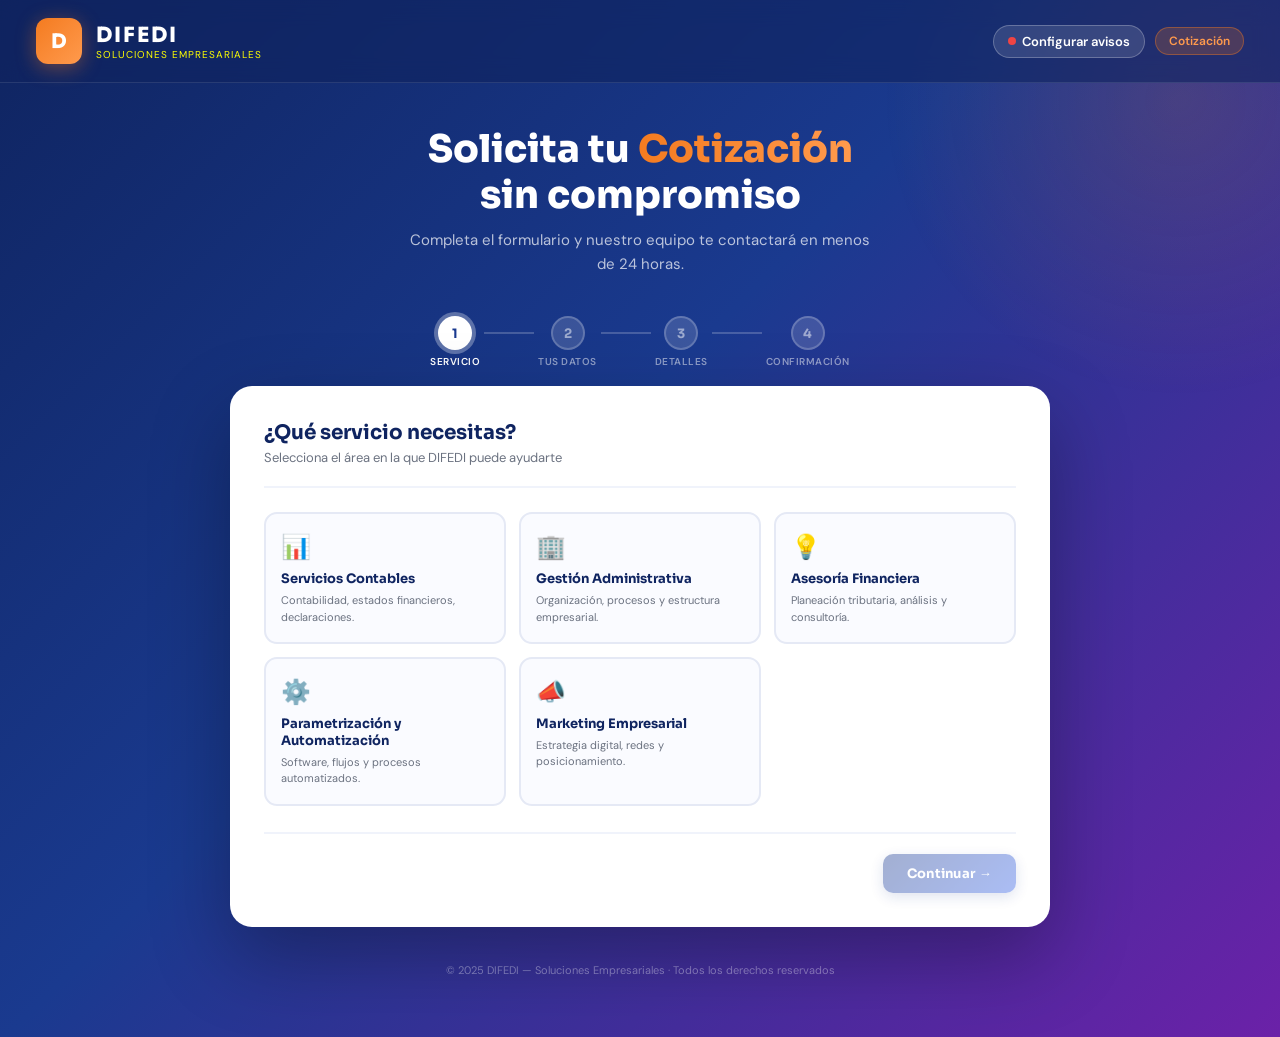
==== index.html @ 048da060 "Add files via upload" ====
<!DOCTYPE html>
<html lang="es">
<head>
<meta charset="UTF-8"/>
<meta name="viewport" content="width=device-width,initial-scale=1.0"/>
<title>DIFEDI – Formulario de Cotización</title>
<link href="https://fonts.googleapis.com/css2?family=Sora:wght@400;600;700;800&family=DM+Sans:wght@400;500;600&display=swap" rel="stylesheet"/>
<link rel="stylesheet" href="difedi_styles.css"/>
</head>
<body>

<!-- CONFIG MODAL -->
<div class="overlay" id="overlay">
  <div class="modal">
    <div class="mh">
      <div><div class="mt">⚙️ Configurar Notificaciones</div><div class="msub">Activa los avisos automáticos para DIFEDI</div></div>
      <button class="mcl" onclick="document.getElementById('overlay').classList.remove('show')">✕</button>
    </div>
    <div class="mb">
      <div class="ss-sec">
        <div class="ss-title">📱 WhatsApp → +57 305 750 9432 <span class="pill" id="wa-pill" style="background:#FEE2E2;color:#991B1B">Sin configurar</span></div>
        <div class="ss-steps">
          <div class="ss-step"><div class="sn">1</div><div class="st">Desde tu WhatsApp <strong>(+57 305 750 9432)</strong>, agrega <strong>+34 644 59 30 69</strong> como contacto y envíale: <br/><br/><strong style="background:#F0F3FB;padding:3px 8px;border-radius:5px;display:inline-block;margin-top:3px">I allow callmebot to send me messages</strong></div></div>
          <div class="ss-step"><div class="sn">2</div><div class="st">CallMeBot te responderá con tu <strong>API Key</strong> (número de 7 dígitos). Pégalo abajo.</div></div>
          <div class="ss-step"><div class="sn">3</div><div class="st">¡Listo! Recibirás un WhatsApp por cada cotización. Es <strong>100% gratis</strong>.</div></div>
        </div>
        <div class="ki">
          <input type="text" id="wa-key-input" placeholder="Pega aquí tu API Key de CallMeBot..."/>
          <button onclick="saveWaKey()">Guardar</button>
        </div>
        <div id="wa-saved-msg" style="display:none;margin-top:7px;font-size:12px;color:#166534;font-weight:600">✅ API Key guardada — recibirás WhatsApp por cada cotización</div>
      </div>
      <div style="border-top:2px solid #F0F3FB;padding-top:18px">
        <div class="ss-title">📧 Correo → difediemp@gmail.com <span class="pill ok">✓ Automático</span></div>
        <div class="ibox">El correo se abre automáticamente con todos los datos de la cotización al enviar. Sin configuración extra. ✅</div>
      </div>
    </div>
  </div>
</div>

<!-- HEADER -->
<div class="header">
  <div class="logo">
    <div class="logo-d">D</div>
    <div><div class="logo-name">DIFEDI</div><div class="logo-sub">Soluciones Empresariales</div></div>
  </div>
  <div class="header-right">
    <button class="cfg-btn" onclick="document.getElementById('overlay').classList.add('show')">
      <div class="dot" id="wa-dot"></div>
      <span id="cfg-label">Configurar avisos</span>
    </button>
    <div class="badge">Cotización</div>
  </div>
</div>

<!-- HERO -->
<div class="hero">
  <h1>Solicita tu <span>Cotización</span><br>sin compromiso</h1>
  <p>Completa el formulario y nuestro equipo te contactará en menos de 24 horas.</p>
</div>

<!-- STEPS -->
<div class="steps" id="steps-bar">
  <div class="sw"><div class="sc active" id="sc1">1</div><div class="sl active" id="sl1">Servicio</div></div>
  <div class="line" id="l1"></div>
  <div class="sw"><div class="sc pend" id="sc2">2</div><div class="sl" id="sl2">Tus datos</div></div>
  <div class="line" id="l2"></div>
  <div class="sw"><div class="sc pend" id="sc3">3</div><div class="sl" id="sl3">Detalles</div></div>
  <div class="line" id="l3"></div>
  <div class="sw"><div class="sc pend" id="sc4">4</div><div class="sl" id="sl4">Confirmación</div></div>
</div>

<!-- CARD -->
<div class="card" style="max-width:820px;margin:0 auto 36px;padding:34px 34px">

<!-- STEP 1 -->
<div id="step1">
  <div class="card-title">¿Qué servicio necesitas?</div>
  <div class="card-sub">Selecciona el área en la que DIFEDI puede ayudarte</div>
  <div class="svc-grid" id="svc-grid">
    <div class="svc" data-c="blue" data-id="contable" onclick="selectSvc(this)">
      <span class="svc-ico">📊</span><div class="svc-name">Servicios Contables</div>
      <div class="svc-d">Contabilidad, estados financieros, declaraciones.</div><div class="chk">✓</div>
    </div>
    <div class="svc" data-c="orange" data-id="administrativa" onclick="selectSvc(this)">
      <span class="svc-ico">🏢</span><div class="svc-name">Gestión Administrativa</div>
      <div class="svc-d">Organización, procesos y estructura empresarial.</div><div class="chk">✓</div>
    </div>
    <div class="svc" data-c="purple" data-id="asesoria" onclick="selectSvc(this)">
      <span class="svc-ico">💡</span><div class="svc-name">Asesoría Financiera</div>
      <div class="svc-d">Planeación tributaria, análisis y consultoría.</div><div class="chk">✓</div>
    </div>
    <div class="svc" data-c="teal" data-id="parametrizacion" onclick="selectSvc(this)">
      <span class="svc-ico">⚙️</span><div class="svc-name">Parametrización y Automatización</div>
      <div class="svc-d">Software, flujos y procesos automatizados.</div><div class="chk">✓</div>
    </div>
    <div class="svc" data-c="rose" data-id="marketing" onclick="selectSvc(this)">
      <span class="svc-ico">📣</span><div class="svc-name">Marketing Empresarial</div>
      <div class="svc-d">Estrategia digital, redes y posicionamiento.</div><div class="chk">✓</div>
    </div>
  </div>
  <div class="br"><div></div><button class="btn bp" id="btn1" disabled onclick="goTo(2)">Continuar →</button></div>
</div>

<!-- STEP 2 -->
<div id="step2" class="hidden">
  <div class="card-title">Tus datos de contacto</div>
  <div class="card-sub">Información para enviarte la cotización personalizada</div>
  <div class="sbn" id="svc-banner2"></div>
  <div class="fg">
    <div><label class="flbl">Nombre completo <span class="req">*</span></label><input class="fi" id="f-nombre" placeholder="Tu nombre completo" oninput="checkStep2()"/></div>
    <div><label class="flbl">Empresa / Razón social</label><input class="fi" id="f-empresa" placeholder="Nombre de tu empresa"/></div>
    <div><label class="flbl">Cargo</label><input class="fi" id="f-cargo" placeholder="Ej: Gerente, Contador..."/></div>
    <div><label class="flbl">Ciudad</label><input class="fi" id="f-ciudad" placeholder="Ciudad donde opera"/></div>
    <div><label class="flbl">Correo electrónico <span class="req">*</span></label><input class="fi" id="f-email" type="email" placeholder="tucorreo@empresa.com" oninput="checkStep2()"/></div>
    <div><label class="flbl">Teléfono / WhatsApp <span class="req">*</span></label><input class="fi" id="f-tel" placeholder="+57 300 000 0000" oninput="checkStep2()"/></div>
  </div>
  <div class="br">
    <button class="btn bs" onclick="goTo(1)">← Volver</button>
    <button class="btn bp" id="btn2" disabled onclick="goTo(3)">Continuar →</button>
  </div>
</div>

<!-- STEP 3 (dynamic) -->
<div id="step3" class="hidden">
  <div class="card-title">Detalles del servicio</div>
  <div class="card-sub">Información para preparar una propuesta precisa</div>
  <div class="sbn" id="svc-banner3"></div>
  <div class="fg" id="detail-fields"></div>
  <div class="br">
    <button class="btn bs" onclick="goTo(2)">← Volver</button>
    <button class="btn bo" onclick="submitForm()">Enviar solicitud ✓</button>
  </div>
</div>

<!-- STEP 4 -->
<div id="step4" class="hidden">
  <div class="success">
    <div class="ok-ico">✅</div>
    <div class="ok-title">¡Solicitud enviada!</div>
    <div class="ok-sub">Un asesor de <strong>DIFEDI</strong> te contactará en menos de <strong>24 horas hábiles</strong>.</div>
    <div class="notif-row">
      <div class="nc send" id="notif-email"><span class="spin">⏳</span> Correo → difediemp@gmail.com</div>
      <div class="nc send" id="notif-wa"><span class="spin">⏳</span> WhatsApp</div>
    </div>
    <div id="summary-box" class="summary"></div>
    <div class="br" style="justify-content:center;border-top:none;padding-top:0">
      <button class="btn bs" onclick="resetForm()">Nueva solicitud</button>
    </div>
  </div>
</div>

</div><!-- /card -->

<div class="footer">© 2025 DIFEDI — Soluciones Empresariales · Todos los derechos reservados</div>

<script src="difedi_script.js"></script>
</body>
</html>
---- difedi_styles.css ----
*{box-sizing:border-box;margin:0;padding:0}
body{font-family:'DM Sans',sans-serif;min-height:100vh;background:linear-gradient(135deg,#0F2460 0%,#1A3A8F 45%,#6B21A8 100%);padding-bottom:40px}
body::before{content:'';position:fixed;top:-200px;right:-200px;width:600px;height:600px;background:radial-gradient(circle,rgba(244,123,32,.15) 0%,transparent 70%);pointer-events:none;z-index:0}

/* HEADER */
.header{display:flex;align-items:center;justify-content:space-between;padding:18px 36px;border-bottom:1px solid rgba(255,255,255,.1);background:rgba(15,36,96,.6);backdrop-filter:blur(12px);position:relative;z-index:10}
.logo{display:flex;align-items:center;gap:14px}
.logo-d{width:46px;height:46px;background:linear-gradient(135deg,#F47B20,#FF9A4D);border-radius:12px;display:flex;align-items:center;justify-content:center;font-family:'Sora',sans-serif;font-weight:800;font-size:20px;color:#fff;box-shadow:0 4px 20px rgba(244,123,32,.4)}
.logo-name{font-family:'Sora',sans-serif;font-size:21px;font-weight:800;color:#fff;letter-spacing:2px}
.logo-sub{font-size:10px;color:rgba(25555,255,.55);letter-spacing:1px;text-transform:uppercase}
.header-right{display:flex;align-items:center;gap:10px}
.cfg-btn{background:rgba(255,255,255,.12);border:1px solid rgba(255,255,255,.25);color:#fff;padding:7px 14px;border-radius:20px;font-size:13px;font-weight:600;cursor:pointer;display:flex;align-items:center;gap:6px;font-family:'DM Sans',sans-serif}
.cfg-btn:hover{background:rgba(255,255,255,.2)}
.dot{width:8px;height:8px;border-radius:50%;background:#EF4444}
.dot.on{background:#10B981}
.badge{background:rgba(244,123,32,.2);border:1px solid rgba(244,123,32,.4);color:#FF9A4D;font-size:12px;font-weight:600;padding:5px 13px;border-radius:20px}

/* HERO */
.hero{text-align:center;padding:44px 20px 22px;position:relative;z-index:5}
.hero h1{font-family:'Sora',sans-serif;font-size:clamp(22px,4vw,38px);font-weight:800;color:#fff;margin-bottom:10px;line-height:1.2}
.hero h1 span{background:linear-gradient(90deg,#F47B20,#FF9A4D);-webkit-background-clip:text;-webkit-text-fill-color:transparent}
.hero p{color:rgba(255,255,255,.7);font-size:15px;max-width:460px;margin:0 auto;line-height:1.6}

/* STEPS */
.steps{display:flex;align-items:center;justify-content:center;padding:18px 20px;position:relative;z-index:5}
.sw{display:flex;flex-direction:column;align-items:center}
.sc{width:34px;height:34px;border-radius:50%;display:flex;align-items:center;justify-content:center;font-family:'Sora',sans-serif;font-weight:700;font-size:13px;transition:.3s}
.sc.done{background:#F47B20;color:#fff;box-shadow:0 0 0 4px rgba(244,123,32,.3)}
.sc.active{background:#fff;color:#1A3A8F;box-shadow:0 0 0 4px rgba(255,255,255,.3)}
.sc.pend{background:rgba(255,255,255,.15);color:rgba(255,255,255,.5);border:2px solid rgba(255,255,255,.2)}
.sl{font-size:10px;font-weight:600;text-transform:uppercase;letter-spacing:.5px;margin-top:5px;color:rgba(255,255,255,.5)}
.sl.active{color:#fff}.sl.done{color:#FF9A4D}
.line{width:50px;height:2px;background:rgba(255,255,255,.2);margin:0 4px 18px;transition:.3s}
.line.done{background:#F47B20}

/* CARD */
.card{background:#fff;border-radius:22px;max-width:820px;margin:0 auto 36px;padding:34px;box-shadow:0 30px 80px rgba(0,0,0,.3);position:relative;z-index:5;animation:up .4s ease}
@keyframes up{from{opacity:0;transform:translateY(20px)}to{opacity:1;transform:translateY(0)}}
.card-title{font-family:'Sora',sans-serif;font-size:20px;font-weight:700;color:#0F2460;margin-bottom:4px}
.card-sub{color:#6B7280;font-size:13px;margin-bottom:24px;padding-bottom:20px;border-bottom:2px solid #F0F3FB}

/* SERVICE GRID */
.svc-grid{display:grid;grid-template-columns:repeat(auto-fill,minmax(210px,1fr));gap:13px;margin-bottom:26px}
.svc{border:2px solid #E5E9F5;border-radius:13px;padding:17px 15px;cursor:pointer;transition:.25s;position:relative;overflow:hidden;background:#FAFBFF}
.svc:before{content:'';position:absolute;top:0;left:0;right:0;height:4px;opacity:0;transition:.2s}
.svc:hover,.svc.sel{transform:translateY(-3px);box-shadow:0 8px 28px rgba(30,58,143,.15)}
.svc:hover:before,.svc.sel:before{opacity:1}
.svc[data-c=blue]:before{background:linear-gradient(90deg,#1A3A8F,#2E5CE6)}
.svc[data-c=orange]:before{background:linear-gradient(90deg,#F47B20,#FF9A4D)}
.svc[data-c=purple]:before{background:linear-gradient(90deg,#6B21A8,#9333EA)}
.svc[data-c=teal]:before{background:linear-gradient(90deg,#0F766E,#14B8A6)}
.svc[data-c=rose]:before{background:linear-gradient(90deg,#BE185D,#EC4899)}
.svc[data-c=blue].sel{background:linear-gradient(135deg,#EEF2FF,#E0E7FF);border-color:#2E5CE6}
.svc[data-c=orange].sel{background:linear-gradient(135deg,#FFF7ED,#FFEDD5);border-color:#F47B20}
.svc[data-c=purple].sel{background:linear-gradient(135deg,#FAF5FF,#F3E8FF);border-color:#9333EA}
.svc[data-c=teal].sel{background:linear-gradient(135deg,#F0FDFA,#CCFBF1);border-color:#14B8A6}
.svc[data-c=rose].sel{background:linear-gradient(135deg,#FFF1F2,#FFE4E6);border-color:#EC4899}
.svc-ico{font-size:24px;margin-bottom:9px;display:block}
.svc-name{font-family:'Sora',sans-serif;font-size:13px;font-weight:700;color:#0F2460;margin-bottom:4px;line-height:1.3}
.svc-d{font-size:11px;color:#6B7280;line-height:1.5}
.chk{position:absolute;top:11px;right:11px;width:20px;height:20px;border-radius:50%;display:flex;align-items:center;justify-content:center;font-size:10px;color:#fff;opacity:0;transition:.2s}
.svc.sel .chk{opacity:1}
.svc[data-c=blue].sel .chk{background:#2E5CE6}
.svc[data-c=orange].sel .chk{background:#F47B20}
.svc[data-c=purple].sel .chk{background:#9333EA}
.svc[data-c=teal].sel .chk{background:#14B8A6}
.svc[data-c=rose].sel .chk{background:#EC4899}

/* FORM */
.fg{display:grid;grid-template-columns:1fr 1fr;gap:15px}
@media(max-width:540px){.fg{grid-template-columns:1fr}}
.fg2{grid-column:span 2}
@media(max-width:540px){.fg2{grid-column:span 1}}
.flbl{font-size:12px;font-weight:600;color:#374151;display:block;margin-bottom:5px}
.req{color:#F47B20}
.fi,.fs,.fta{border:2px solid #E5E9F5;border-radius:9px;padding:10px 13px;font-size:13px;font-family:'DM Sans',sans-serif;color:#111827;background:#FAFBFF;transition:.2s;outline:none;width:100%}
.fi:focus,.fs:focus,.fta:focus{border-color:#2E5CE6;box-shadow:0 0 0 3px rgba(46,92,230,.12);background:#fff}
.fta{resize:vertical;min-height:78px}

/* RADIO */
.rgrp{display:flex;gap:9px;flex-wrap:wrap}
.ri{display:flex;align-items:center;gap:7px;padding:8px 13px;border:2px solid #E5E9F5;border-radius:9px;cursor:pointer;font-size:12px;font-weight:500;color:#374151;background:#FAFBFF;transition:.2s}
.ri:hover{border-color:#F47B20}.ri.sel{border-color:#F47B20;background:#FFF7ED;color:#C05B0C;font-weight:600}
.rd{width:14px;height:14px;border-radius:50%;border:2px solid #D1D5DB;position:relative;transition:.2s}
.ri.sel .rd{border-color:#F47B20}
.ri.sel .rd:after{content:'';position:absolute;top:50%;left:50%;transform:translate(-50%,-50%);width:6px;height:6px;border-radius:50%;background:#F47B20}

/* CHECKBOX */
.cbgrid{display:grid;grid-template-columns:repeat(auto-fill,minmax(185px,1fr));gap:8px}
.cbi{display:flex;align-items:flex-start;gap:8px;padding:9px 12px;border:2px solid #E5E9F5;border-radius:9px;cursor:pointer;background:#FAFBFF;transition:.2s}
.cbi:hover,.cbi.on{border-color:#2E5CE6;background:#EEF2FF}
.cbx{width:16px;height:16px;min-width:16px;border:2px solid #D1D5DB;border-radius:4px;display:flex;align-items:center;justify-content:center;font-size:10px;color:#fff;margin-top:1px;transition:.2s}
.cbi.on .cbx{background:#2E5CE6;border-color:#2E5CE6}
.cbt{font-size:12px;color:#374151;font-weight:500;line-height:1.4}

/* BANNER */
.sbn{display:flex;align-items:center;gap:10px;padding:11px 15px;border-radius:10px;margin-bottom:20px;font-size:13px;font-weight:600}
.sb-blue{background:#EEF2FF;color:#1A3A8F;border:2px solid #C7D2FE}
.sb-orange{background:#FFF7ED;color:#C05B0C;border:2px solid #FED7AA}
.sb-purple{background:#FAF5FF;color:#6B21A8;border:2px solid #E9D5FF}
.sb-teal{background:#F0FDFA;color:#0F766E;border:2px solid #99F6E4}
.sb-rose{background:#FFF1F2;color:#BE185D;border:2px solid #FECDD3}

/* BUTTONS */
.br{display:flex;justify-content:space-between;align-items:center;margin-top:26px;padding-top:20px;border-top:2px solid #F0F3FB}
.btn{padding:11px 24px;border-radius:10px;font-family:'Sora',sans-serif;font-weight:700;font-size:13px;cursor:pointer;border:none;display:flex;align-items:center;gap:6px;transition:.2s;letter-spacing:.3px}
.bp{background:linear-gradient(135deg,#1A3A8F,#2E5CE6);color:#fff;box-shadow:0 4px 14px rgba(30,58,143,.35)}
.bp:hover{transform:translateY(-2px);box-shadow:0 8px 22px rgba(30,58,143,.4)}
.bp:disabled{opacity:.4;cursor:not-allowed;transform:none}
.bs{background:#F0F3FB;color:#1A3A8F;font-weight:600}
.bs:hover{background:#E0E7FF}
.bo{background:linear-gradient(135deg,#F47B20,#FF9A4D);color:#fff;box-shadow:0 4px 14px rgba(244,123,32,.35)}
.bo:hover{transform:translateY(-2px);box-shadow:0 8px 22px rgba(244,123,32,.4)}

/* SUCCESS */
.success{text-align:center;padding:16px 0;animation:up .5s ease}
.ok-ico{width:74px;height:74px;border-radius:50%;background:linear-gradient(135deg,#1A3A8F,#6B21A8);display:flex;align-items:center;justify-content:center;font-size:32px;margin:0 auto 20px;box-shadow:0 10px 36px rgba(26,58,143,.3)}
.ok-title{font-family:'Sora',sans-serif;font-size:23px;font-weight:800;color:#0F2460;margin-bottom:7px}
.ok-sub{color:#6B7280;font-size:14px;margin-bottom:22px;line-height:1.6;max-width:360px;margin-left:auto;margin-right:auto}
.summary{background:linear-gradient(135deg,#F0F3FB,#EEF2FF);border:2px solid #E0E7FF;border-radius:13px;padding:20px;text-align:left;margin-bottom:18px}
.sr{display:flex;justify-content:space-between;padding:6px 0;border-bottom:1px solid #E0E7FF;font-size:13px}
.sr:last-child{border-bottom:none}
.sk{color:#6B7280;font-weight:500}.sv{color:#0F2460;font-weight:600;text-align:right;max-width:58%}
.tag{display:inline-block;padding:2px 8px;border-radius:20px;font-size:11px;font-weight:600;background:#EEF2FF;color:#2E5CE6;margin:1px}
.notif-row{display:flex;gap:10px;justify-content:center;margin-bottom:18px;flex-wrap:wrap}
.nc{display:flex;align-items:center;gap:6px;padding:8px 14px;border-radius:30px;font-size:13px;font-weight:600}
.nc.send{background:#FEF9C3;color:#854D0E;border:1px solid #FDE047}
.nc.ok{background:#DCFCE7;color:#166534;border:1px solid #86EFAC}
.nc.err{background:#FEE2E2;color:#991B1B;border:1px solid #FCA5A5}
@keyframes spin{to{transform:rotate(360deg)}}
.spin{display:inline-block;animation:spin .8s linear infinite}
.info-box{background:#FFF7ED;border:1px solid #FED7AA;border-radius:9px;padding:11px 14px;font-size:12px;color:#92400E;line-height:1.6;margin-bottom:16px;text-align:left}

/* MODAL */
.overlay{position:fixed;inset:0;background:rgba(0,0,0,.6);z-index:100;display:flex;align-items:center;justify-content:center;padding:16px;backdrop-filter:blur(4px);display:none}
.overlay.show{display:flex}
.modal{background:#fff;border-radius:20px;max-width:540px;width:100%;max-height:90vh;overflow-y:auto;box-shadow:0 40px 100px rgba(0,0,0,.4);animation:up .3s ease}
.mh{padding:22px 26px 0;display:flex;align-items:flex-start;justify-content:space-between}
.mt{font-family:'Sora',sans-serif;font-size:17px;font-weight:700;color:#0F2460}
.msub{color:#6B7280;font-size:12px;margin-top:3px}
.mcl{background:#F0F3FB;border:none;width:30px;height:30px;border-radius:50%;cursor:pointer;font-size:15px;color:#6B7280}
.mcl:hover{background:#E0E7FF;color:#1A3A8F}
.mb{padding:18px 26px 26px}
.ss-sec{margin-bottom:22px}
.ss-title{font-family:'Sora',sans-serif;font-size:13px;font-weight:700;color:#0F2460;margin-bottom:10px;display:flex;align-items:center;gap:7px}
.ss-steps{display:flex;flex-direction:column;gap:7px;margin-bottom:12px}
.ss-step{display:flex;gap:9px;align-items:flex-start;background:#F8FAFF;border:1px solid #E0E7FF;border-radius:9px;padding:10px 13px}
.sn{width:20px;height:20px;min-width:20px;border-radius:50%;background:#1A3A8F;color:#fff;font-size:10px;font-weight:700;display:flex;align-items:center;justify-content:center}
.st{font-size:12px;color:#374151;line-height:1.5}
.st strong{color:#0F2460}
.pill{display:inline-flex;align-items:center;gap:4px;font-size:10px;font-weight:600;padding:3px 9px;border-radius:20px;margin-left:6px}
.pill.ok{background:#DCFCE7;color:#166534}.pill.no{background:#FEE2E2;color:#991B1B}
.ki{display:flex;gap:7px;align-items:center}
.ki input{border:2px solid #E5E9F5;border-radius:9px;padding:9px 12px;font-size:13px;font-family:'DM Sans',sans-serif;color:#111827;background:#FAFBFF;flex:1;outline:none}
.ki input:focus{border-color:#2E5CE6}
.ki button{background:linear-gradient(135deg,#1A3A8F,#2E5CE6);color:#fff;border:none;padding:9px 16px;border-radius:9px;font-size:13px;font-weight:700;cursor:pointer;white-space:nowrap;font-family:'Sora',sans-serif}
.ibox{background:#FFF7ED;border:1px solid #FED7AA;border-radius:9px;padding:11px 13px;font-size:12px;color:#92400E;line-height:1.6;margin-top:9px}
.footer{text-align:center;color:rgba(255,255,255,.35);font-size:11px;padding:0 20px 20px;position:relative;z-index:5}
.hidden{display:none}
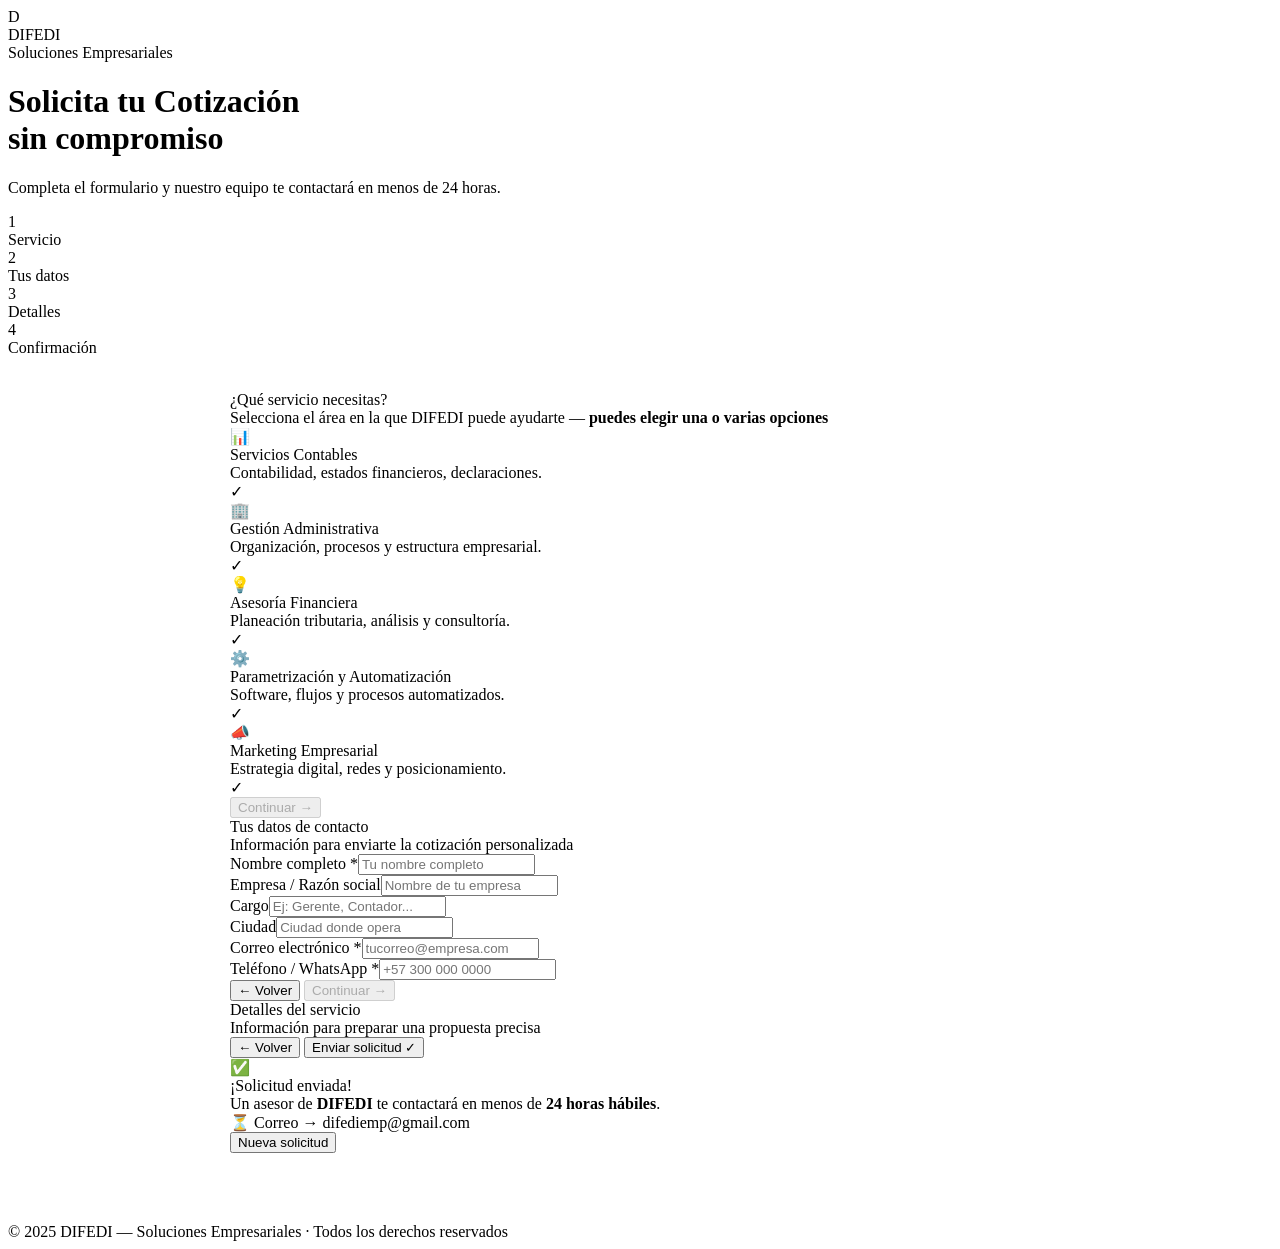
==== commit 60d91b55: "Se mejoro la interfas y el index" ====
--- a/index.html
+++ b/index.html
@@ -5,51 +5,16 @@
 <meta name="viewport" content="width=device-width,initial-scale=1.0"/>
 <title>DIFEDI – Formulario de Cotización</title>
 <link href="https://fonts.googleapis.com/css2?family=Sora:wght@400;600;700;800&family=DM+Sans:wght@400;500;600&display=swap" rel="stylesheet"/>
-<link rel="stylesheet" href="difedi_styles.css"/>
+<link rel="stylesheet" href="Style.css"/>
 </head>
 <body>
 
-<!-- CONFIG MODAL -->
-<div class="overlay" id="overlay">
-  <div class="modal">
-    <div class="mh">
-      <div><div class="mt">⚙️ Configurar Notificaciones</div><div class="msub">Activa los avisos automáticos para DIFEDI</div></div>
-      <button class="mcl" onclick="document.getElementById('overlay').classList.remove('show')">✕</button>
-    </div>
-    <div class="mb">
-      <div class="ss-sec">
-        <div class="ss-title">📱 WhatsApp → +57 305 750 9432 <span class="pill" id="wa-pill" style="background:#FEE2E2;color:#991B1B">Sin configurar</span></div>
-        <div class="ss-steps">
-          <div class="ss-step"><div class="sn">1</div><div class="st">Desde tu WhatsApp <strong>(+57 305 750 9432)</strong>, agrega <strong>+34 644 59 30 69</strong> como contacto y envíale: <br/><br/><strong style="background:#F0F3FB;padding:3px 8px;border-radius:5px;display:inline-block;margin-top:3px">I allow callmebot to send me messages</strong></div></div>
-          <div class="ss-step"><div class="sn">2</div><div class="st">CallMeBot te responderá con tu <strong>API Key</strong> (número de 7 dígitos). Pégalo abajo.</div></div>
-          <div class="ss-step"><div class="sn">3</div><div class="st">¡Listo! Recibirás un WhatsApp por cada cotización. Es <strong>100% gratis</strong>.</div></div>
-        </div>
-        <div class="ki">
-          <input type="text" id="wa-key-input" placeholder="Pega aquí tu API Key de CallMeBot..."/>
-          <button onclick="saveWaKey()">Guardar</button>
-        </div>
-        <div id="wa-saved-msg" style="display:none;margin-top:7px;font-size:12px;color:#166534;font-weight:600">✅ API Key guardada — recibirás WhatsApp por cada cotización</div>
-      </div>
-      <div style="border-top:2px solid #F0F3FB;padding-top:18px">
-        <div class="ss-title">📧 Correo → difediemp@gmail.com <span class="pill ok">✓ Automático</span></div>
-        <div class="ibox">El correo se abre automáticamente con todos los datos de la cotización al enviar. Sin configuración extra. ✅</div>
-      </div>
-    </div>
-  </div>
-</div>
 
 <!-- HEADER -->
 <div class="header">
   <div class="logo">
     <div class="logo-d">D</div>
     <div><div class="logo-name">DIFEDI</div><div class="logo-sub">Soluciones Empresariales</div></div>
-  </div>
-  <div class="header-right">
-    <button class="cfg-btn" onclick="document.getElementById('overlay').classList.add('show')">
-      <div class="dot" id="wa-dot"></div>
-      <span id="cfg-label">Configurar avisos</span>
-    </button>
-    <div class="badge">Cotización</div>
   </div>
 </div>
 
@@ -76,7 +41,7 @@
 <!-- STEP 1 -->
 <div id="step1">
   <div class="card-title">¿Qué servicio necesitas?</div>
-  <div class="card-sub">Selecciona el área en la que DIFEDI puede ayudarte</div>
+  <div class="card-sub">Selecciona el área en la que DIFEDI puede ayudarte — <strong>puedes elegir una o varias opciones</strong></div>
   <div class="svc-grid" id="svc-grid">
     <div class="svc" data-c="blue" data-id="contable" onclick="selectSvc(this)">
       <span class="svc-ico">📊</span><div class="svc-name">Servicios Contables</div>
@@ -141,7 +106,6 @@
     <div class="ok-sub">Un asesor de <strong>DIFEDI</strong> te contactará en menos de <strong>24 horas hábiles</strong>.</div>
     <div class="notif-row">
       <div class="nc send" id="notif-email"><span class="spin">⏳</span> Correo → difediemp@gmail.com</div>
-      <div class="nc send" id="notif-wa"><span class="spin">⏳</span> WhatsApp</div>
     </div>
     <div id="summary-box" class="summary"></div>
     <div class="br" style="justify-content:center;border-top:none;padding-top:0">
@@ -154,6 +118,6 @@
 
 <div class="footer">© 2025 DIFEDI — Soluciones Empresariales · Todos los derechos reservados</div>
 
-<script src="difedi_script.js"></script>
+<script src="Scrip.js"></script>
 </body>
 </html>
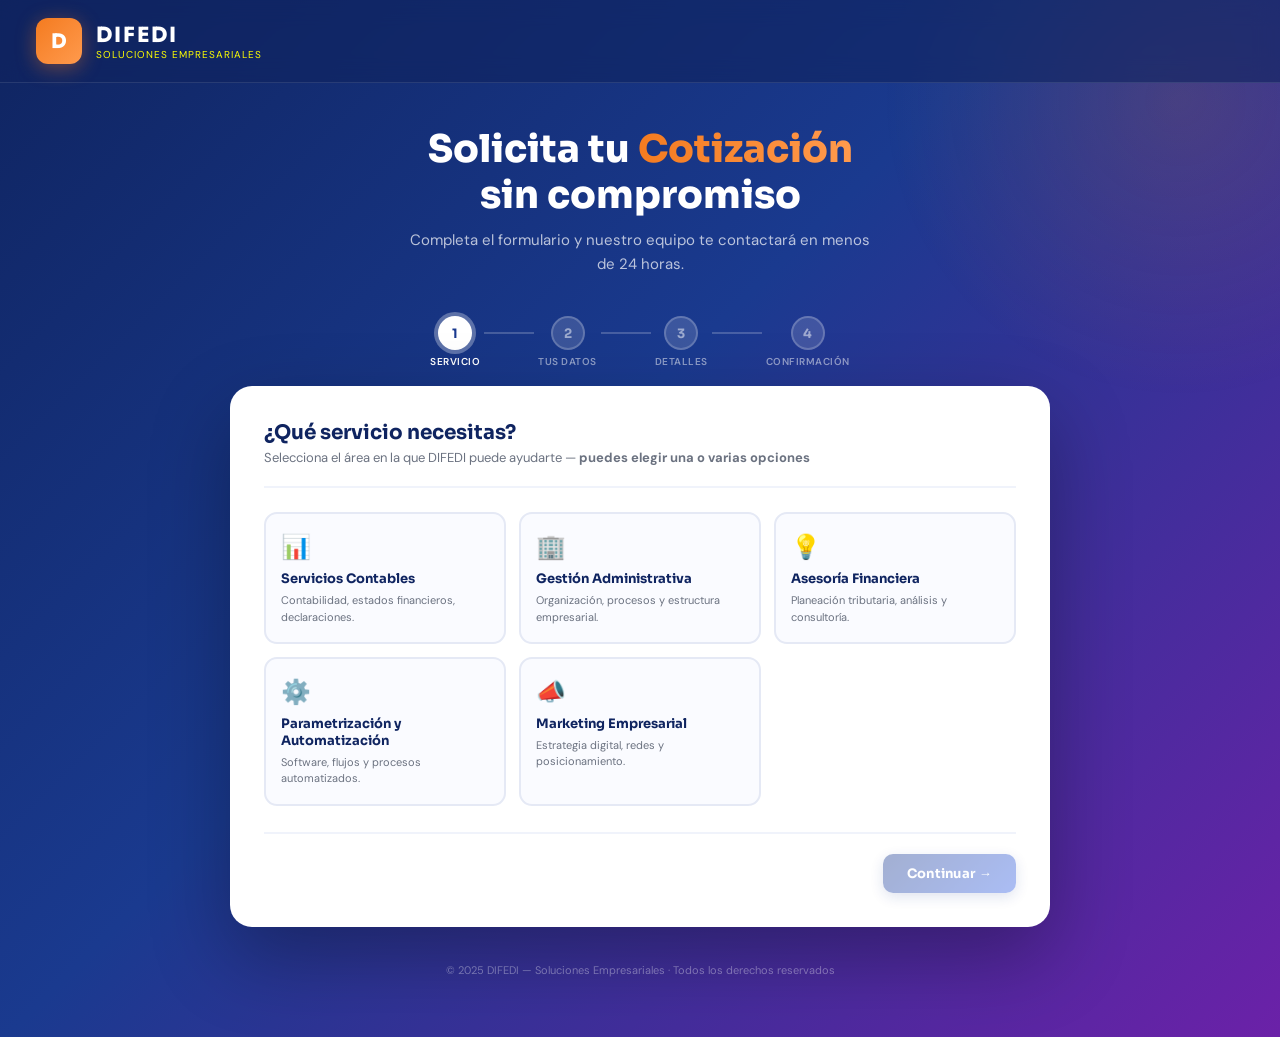
==== commit d0e48a54: "Replace Style.css with difedi_styles.css" ====
--- a/index.html
+++ b/index.html
@@ -5,7 +5,7 @@
 <meta name="viewport" content="width=device-width,initial-scale=1.0"/>
 <title>DIFEDI – Formulario de Cotización</title>
 <link href="https://fonts.googleapis.com/css2?family=Sora:wght@400;600;700;800&family=DM+Sans:wght@400;500;600&display=swap" rel="stylesheet"/>
-<link rel="stylesheet" href="Style.css"/>
+<link rel="stylesheet" href="difedi_styles.css"/>
 </head>
 <body>
 
--- a/difedi_styles.css
+++ b/difedi_styles.css
@@ -0,0 +1,159 @@
+*{box-sizing:border-box;margin:0;padding:0}
+body{font-family:'DM Sans',sans-serif;min-height:100vh;background:linear-gradient(135deg,#0F2460 0%,#1A3A8F 45%,#6B21A8 100%);padding-bottom:40px}
+body::before{content:'';position:fixed;top:-200px;right:-200px;width:600px;height:600px;background:radial-gradient(circle,rgba(244,123,32,.15) 0%,transparent 70%);pointer-events:none;z-index:0}
+
+/* HEADER */
+.header{display:flex;align-items:center;justify-content:space-between;padding:18px 36px;border-bottom:1px solid rgba(255,255,255,.1);background:rgba(15,36,96,.6);backdrop-filter:blur(12px);position:relative;z-index:10}
+.logo{display:flex;align-items:center;gap:14px}
+.logo-d{width:46px;height:46px;background:linear-gradient(135deg,#F47B20,#FF9A4D);border-radius:12px;display:flex;align-items:center;justify-content:center;font-family:'Sora',sans-serif;font-weight:800;font-size:20px;color:#fff;box-shadow:0 4px 20px rgba(244,123,32,.4)}
+.logo-name{font-family:'Sora',sans-serif;font-size:21px;font-weight:800;color:#fff;letter-spacing:2px}
+.logo-sub{font-size:10px;color:rgba(25555,255,.55);letter-spacing:1px;text-transform:uppercase}
+.header-right{display:flex;align-items:center;gap:10px}
+.cfg-btn{background:rgba(255,255,255,.12);border:1px solid rgba(255,255,255,.25);color:#fff;padding:7px 14px;border-radius:20px;font-size:13px;font-weight:600;cursor:pointer;display:flex;align-items:center;gap:6px;font-family:'DM Sans',sans-serif}
+.cfg-btn:hover{background:rgba(255,255,255,.2)}
+.dot{width:8px;height:8px;border-radius:50%;background:#EF4444}
+.dot.on{background:#10B981}
+.badge{background:rgba(244,123,32,.2);border:1px solid rgba(244,123,32,.4);color:#FF9A4D;font-size:12px;font-weight:600;padding:5px 13px;border-radius:20px}
+
+/* HERO */
+.hero{text-align:center;padding:44px 20px 22px;position:relative;z-index:5}
+.hero h1{font-family:'Sora',sans-serif;font-size:clamp(22px,4vw,38px);font-weight:800;color:#fff;margin-bottom:10px;line-height:1.2}
+.hero h1 span{background:linear-gradient(90deg,#F47B20,#FF9A4D);-webkit-background-clip:text;-webkit-text-fill-color:transparent}
+.hero p{color:rgba(255,255,255,.7);font-size:15px;max-width:460px;margin:0 auto;line-height:1.6}
+
+/* STEPS */
+.steps{display:flex;align-items:center;justify-content:center;padding:18px 20px;position:relative;z-index:5}
+.sw{display:flex;flex-direction:column;align-items:center}
+.sc{width:34px;height:34px;border-radius:50%;display:flex;align-items:center;justify-content:center;font-family:'Sora',sans-serif;font-weight:700;font-size:13px;transition:.3s}
+.sc.done{background:#F47B20;color:#fff;box-shadow:0 0 0 4px rgba(244,123,32,.3)}
+.sc.active{background:#fff;color:#1A3A8F;box-shadow:0 0 0 4px rgba(255,255,255,.3)}
+.sc.pend{background:rgba(255,255,255,.15);color:rgba(255,255,255,.5);border:2px solid rgba(255,255,255,.2)}
+.sl{font-size:10px;font-weight:600;text-transform:uppercase;letter-spacing:.5px;margin-top:5px;color:rgba(255,255,255,.5)}
+.sl.active{color:#fff}.sl.done{color:#FF9A4D}
+.line{width:50px;height:2px;background:rgba(255,255,255,.2);margin:0 4px 18px;transition:.3s}
+.line.done{background:#F47B20}
+
+/* CARD */
+.card{background:#fff;border-radius:22px;max-width:820px;margin:0 auto 36px;padding:34px;box-shadow:0 30px 80px rgba(0,0,0,.3);position:relative;z-index:5;animation:up .4s ease}
+@keyframes up{from{opacity:0;transform:translateY(20px)}to{opacity:1;transform:translateY(0)}}
+.card-title{font-family:'Sora',sans-serif;font-size:20px;font-weight:700;color:#0F2460;margin-bottom:4px}
+.card-sub{color:#6B7280;font-size:13px;margin-bottom:24px;padding-bottom:20px;border-bottom:2px solid #F0F3FB}
+
+/* SERVICE GRID */
+.svc-grid{display:grid;grid-template-columns:repeat(auto-fill,minmax(210px,1fr));gap:13px;margin-bottom:26px}
+.svc{border:2px solid #E5E9F5;border-radius:13px;padding:17px 15px;cursor:pointer;transition:.25s;position:relative;overflow:hidden;background:#FAFBFF}
+.svc:before{content:'';position:absolute;top:0;left:0;right:0;height:4px;opacity:0;transition:.2s}
+.svc:hover,.svc.sel{transform:translateY(-3px);box-shadow:0 8px 28px rgba(30,58,143,.15)}
+.svc:hover:before,.svc.sel:before{opacity:1}
+.svc[data-c=blue]:before{background:linear-gradient(90deg,#1A3A8F,#2E5CE6)}
+.svc[data-c=orange]:before{background:linear-gradient(90deg,#F47B20,#FF9A4D)}
+.svc[data-c=purple]:before{background:linear-gradient(90deg,#6B21A8,#9333EA)}
+.svc[data-c=teal]:before{background:linear-gradient(90deg,#0F766E,#14B8A6)}
+.svc[data-c=rose]:before{background:linear-gradient(90deg,#BE185D,#EC4899)}
+.svc[data-c=blue].sel{background:linear-gradient(135deg,#EEF2FF,#E0E7FF);border-color:#2E5CE6}
+.svc[data-c=orange].sel{background:linear-gradient(135deg,#FFF7ED,#FFEDD5);border-color:#F47B20}
+.svc[data-c=purple].sel{background:linear-gradient(135deg,#FAF5FF,#F3E8FF);border-color:#9333EA}
+.svc[data-c=teal].sel{background:linear-gradient(135deg,#F0FDFA,#CCFBF1);border-color:#14B8A6}
+.svc[data-c=rose].sel{background:linear-gradient(135deg,#FFF1F2,#FFE4E6);border-color:#EC4899}
+.svc-ico{font-size:24px;margin-bottom:9px;display:block}
+.svc-name{font-family:'Sora',sans-serif;font-size:13px;font-weight:700;color:#0F2460;margin-bottom:4px;line-height:1.3}
+.svc-d{font-size:11px;color:#6B7280;line-height:1.5}
+.chk{position:absolute;top:11px;right:11px;width:20px;height:20px;border-radius:50%;display:flex;align-items:center;justify-content:center;font-size:10px;color:#fff;opacity:0;transition:.2s}
+.svc.sel .chk{opacity:1}
+.svc[data-c=blue].sel .chk{background:#2E5CE6}
+.svc[data-c=orange].sel .chk{background:#F47B20}
+.svc[data-c=purple].sel .chk{background:#9333EA}
+.svc[data-c=teal].sel .chk{background:#14B8A6}
+.svc[data-c=rose].sel .chk{background:#EC4899}
+
+/* FORM */
+.fg{display:grid;grid-template-columns:1fr 1fr;gap:15px}
+@media(max-width:540px){.fg{grid-template-columns:1fr}}
+.fg2{grid-column:span 2}
+@media(max-width:540px){.fg2{grid-column:span 1}}
+.flbl{font-size:12px;font-weight:600;color:#374151;display:block;margin-bottom:5px}
+.req{color:#F47B20}
+.fi,.fs,.fta{border:2px solid #E5E9F5;border-radius:9px;padding:10px 13px;font-size:13px;font-family:'DM Sans',sans-serif;color:#111827;background:#FAFBFF;transition:.2s;outline:none;width:100%}
+.fi:focus,.fs:focus,.fta:focus{border-color:#2E5CE6;box-shadow:0 0 0 3px rgba(46,92,230,.12);background:#fff}
+.fta{resize:vertical;min-height:78px}
+
+/* RADIO */
+.rgrp{display:flex;gap:9px;flex-wrap:wrap}
+.ri{display:flex;align-items:center;gap:7px;padding:8px 13px;border:2px solid #E5E9F5;border-radius:9px;cursor:pointer;font-size:12px;font-weight:500;color:#374151;background:#FAFBFF;transition:.2s}
+.ri:hover{border-color:#F47B20}.ri.sel{border-color:#F47B20;background:#FFF7ED;color:#C05B0C;font-weight:600}
+.rd{width:14px;height:14px;border-radius:50%;border:2px solid #D1D5DB;position:relative;transition:.2s}
+.ri.sel .rd{border-color:#F47B20}
+.ri.sel .rd:after{content:'';position:absolute;top:50%;left:50%;transform:translate(-50%,-50%);width:6px;height:6px;border-radius:50%;background:#F47B20}
+
+/* CHECKBOX */
+.cbgrid{display:grid;grid-template-columns:repeat(auto-fill,minmax(185px,1fr));gap:8px}
+.cbi{display:flex;align-items:flex-start;gap:8px;padding:9px 12px;border:2px solid #E5E9F5;border-radius:9px;cursor:pointer;background:#FAFBFF;transition:.2s}
+.cbi:hover,.cbi.on{border-color:#2E5CE6;background:#EEF2FF}
+.cbx{width:16px;height:16px;min-width:16px;border:2px solid #D1D5DB;border-radius:4px;display:flex;align-items:center;justify-content:center;font-size:10px;color:#fff;margin-top:1px;transition:.2s}
+.cbi.on .cbx{background:#2E5CE6;border-color:#2E5CE6}
+.cbt{font-size:12px;color:#374151;font-weight:500;line-height:1.4}
+
+/* BANNER */
+.sbn{display:flex;align-items:center;gap:10px;padding:11px 15px;border-radius:10px;margin-bottom:20px;font-size:13px;font-weight:600}
+.sb-blue{background:#EEF2FF;color:#1A3A8F;border:2px solid #C7D2FE}
+.sb-orange{background:#FFF7ED;color:#C05B0C;border:2px solid #FED7AA}
+.sb-purple{background:#FAF5FF;color:#6B21A8;border:2px solid #E9D5FF}
+.sb-teal{background:#F0FDFA;color:#0F766E;border:2px solid #99F6E4}
+.sb-rose{background:#FFF1F2;color:#BE185D;border:2px solid #FECDD3}
+
+/* BUTTONS */
+.br{display:flex;justify-content:space-between;align-items:center;margin-top:26px;padding-top:20px;border-top:2px solid #F0F3FB}
+.btn{padding:11px 24px;border-radius:10px;font-family:'Sora',sans-serif;font-weight:700;font-size:13px;cursor:pointer;border:none;display:flex;align-items:center;gap:6px;transition:.2s;letter-spacing:.3px}
+.bp{background:linear-gradient(135deg,#1A3A8F,#2E5CE6);color:#fff;box-shadow:0 4px 14px rgba(30,58,143,.35)}
+.bp:hover{transform:translateY(-2px);box-shadow:0 8px 22px rgba(30,58,143,.4)}
+.bp:disabled{opacity:.4;cursor:not-allowed;transform:none}
+.bs{background:#F0F3FB;color:#1A3A8F;font-weight:600}
+.bs:hover{background:#E0E7FF}
+.bo{background:linear-gradient(135deg,#F47B20,#FF9A4D);color:#fff;box-shadow:0 4px 14px rgba(244,123,32,.35)}
+.bo:hover{transform:translateY(-2px);box-shadow:0 8px 22px rgba(244,123,32,.4)}
+
+/* SUCCESS */
+.success{text-align:center;padding:16px 0;animation:up .5s ease}
+.ok-ico{width:74px;height:74px;border-radius:50%;background:linear-gradient(135deg,#1A3A8F,#6B21A8);display:flex;align-items:center;justify-content:center;font-size:32px;margin:0 auto 20px;box-shadow:0 10px 36px rgba(26,58,143,.3)}
+.ok-title{font-family:'Sora',sans-serif;font-size:23px;font-weight:800;color:#0F2460;margin-bottom:7px}
+.ok-sub{color:#6B7280;font-size:14px;margin-bottom:22px;line-height:1.6;max-width:360px;margin-left:auto;margin-right:auto}
+.summary{background:linear-gradient(135deg,#F0F3FB,#EEF2FF);border:2px solid #E0E7FF;border-radius:13px;padding:20px;text-align:left;margin-bottom:18px}
+.sr{display:flex;justify-content:space-between;padding:6px 0;border-bottom:1px solid #E0E7FF;font-size:13px}
+.sr:last-child{border-bottom:none}
+.sk{color:#6B7280;font-weight:500}.sv{color:#0F2460;font-weight:600;text-align:right;max-width:58%}
+.tag{display:inline-block;padding:2px 8px;border-radius:20px;font-size:11px;font-weight:600;background:#EEF2FF;color:#2E5CE6;margin:1px}
+.notif-row{display:flex;gap:10px;justify-content:center;margin-bottom:18px;flex-wrap:wrap}
+.nc{display:flex;align-items:center;gap:6px;padding:8px 14px;border-radius:30px;font-size:13px;font-weight:600}
+.nc.send{background:#FEF9C3;color:#854D0E;border:1px solid #FDE047}
+.nc.ok{background:#DCFCE7;color:#166534;border:1px solid #86EFAC}
+.nc.err{background:#FEE2E2;color:#991B1B;border:1px solid #FCA5A5}
+@keyframes spin{to{transform:rotate(360deg)}}
+.spin{display:inline-block;animation:spin .8s linear infinite}
+.info-box{background:#FFF7ED;border:1px solid #FED7AA;border-radius:9px;padding:11px 14px;font-size:12px;color:#92400E;line-height:1.6;margin-bottom:16px;text-align:left}
+
+/* MODAL */
+.overlay{position:fixed;inset:0;background:rgba(0,0,0,.6);z-index:100;display:flex;align-items:center;justify-content:center;padding:16px;backdrop-filter:blur(4px);display:none}
+.overlay.show{display:flex}
+.modal{background:#fff;border-radius:20px;max-width:540px;width:100%;max-height:90vh;overflow-y:auto;box-shadow:0 40px 100px rgba(0,0,0,.4);animation:up .3s ease}
+.mh{padding:22px 26px 0;display:flex;align-items:flex-start;justify-content:space-between}
+.mt{font-family:'Sora',sans-serif;font-size:17px;font-weight:700;color:#0F2460}
+.msub{color:#6B7280;font-size:12px;margin-top:3px}
+.mcl{background:#F0F3FB;border:none;width:30px;height:30px;border-radius:50%;cursor:pointer;font-size:15px;color:#6B7280}
+.mcl:hover{background:#E0E7FF;color:#1A3A8F}
+.mb{padding:18px 26px 26px}
+.ss-sec{margin-bottom:22px}
+.ss-title{font-family:'Sora',sans-serif;font-size:13px;font-weight:700;color:#0F2460;margin-bottom:10px;display:flex;align-items:center;gap:7px}
+.ss-steps{display:flex;flex-direction:column;gap:7px;margin-bottom:12px}
+.ss-step{display:flex;gap:9px;align-items:flex-start;background:#F8FAFF;border:1px solid #E0E7FF;border-radius:9px;padding:10px 13px}
+.sn{width:20px;height:20px;min-width:20px;border-radius:50%;background:#1A3A8F;color:#fff;font-size:10px;font-weight:700;display:flex;align-items:center;justify-content:center}
+.st{font-size:12px;color:#374151;line-height:1.5}
+.st strong{color:#0F2460}
+.pill{display:inline-flex;align-items:center;gap:4px;font-size:10px;font-weight:600;padding:3px 9px;border-radius:20px;margin-left:6px}
+.pill.ok{background:#DCFCE7;color:#166534}.pill.no{background:#FEE2E2;color:#991B1B}
+.ki{display:flex;gap:7px;align-items:center}
+.ki input{border:2px solid #E5E9F5;border-radius:9px;padding:9px 12px;font-size:13px;font-family:'DM Sans',sans-serif;color:#111827;background:#FAFBFF;flex:1;outline:none}
+.ki input:focus{border-color:#2E5CE6}
+.ki button{background:linear-gradient(135deg,#1A3A8F,#2E5CE6);color:#fff;border:none;padding:9px 16px;border-radius:9px;font-size:13px;font-weight:700;cursor:pointer;white-space:nowrap;font-family:'Sora',sans-serif}
+.ibox{background:#FFF7ED;border:1px solid #FED7AA;border-radius:9px;padding:11px 13px;font-size:12px;color:#92400E;line-height:1.6;margin-top:9px}
+.footer{text-align:center;color:rgba(255,255,255,.35);font-size:11px;padding:0 20px 20px;position:relative;z-index:5}
+.hidden{display:none}
